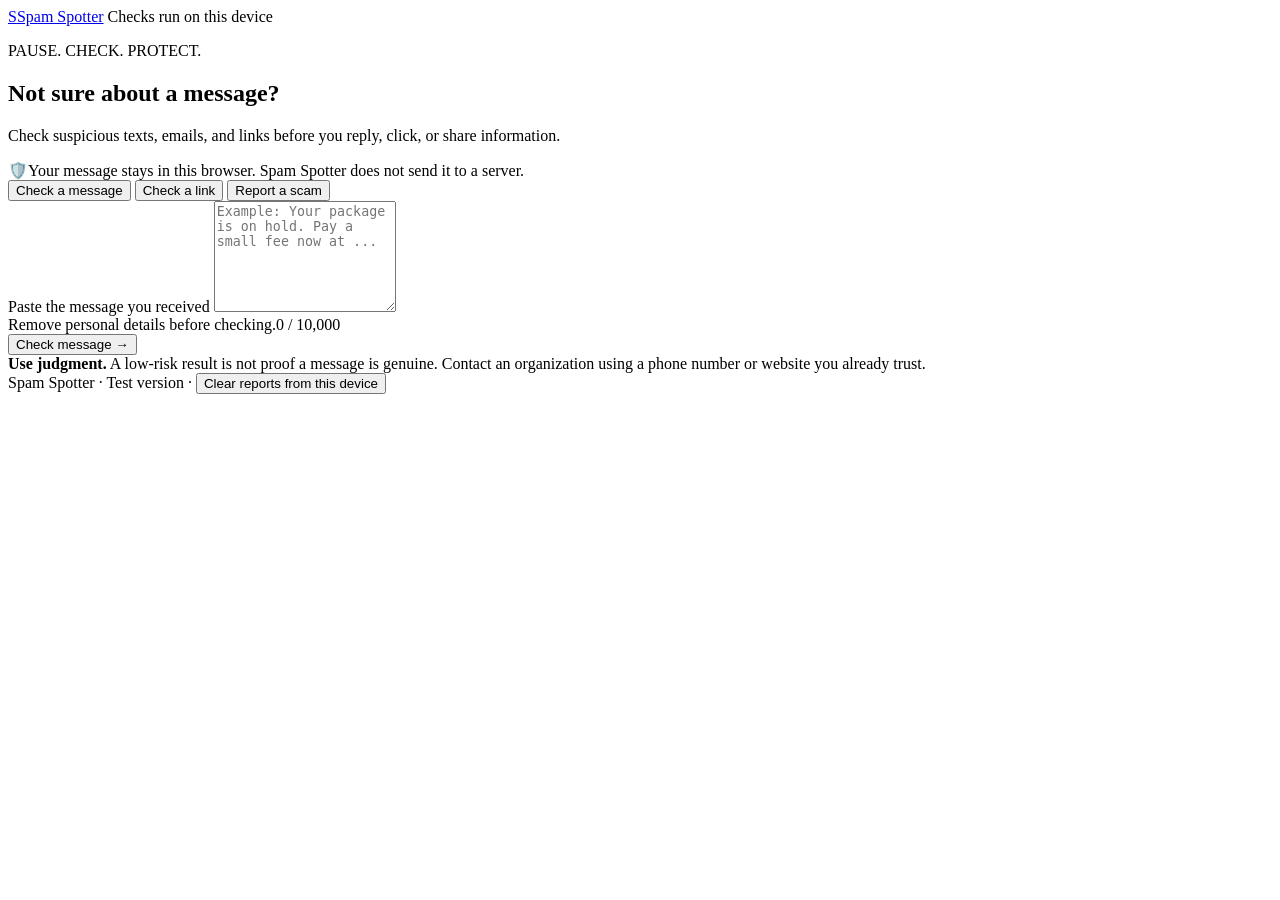
==== index.html @ cab04460 "Add Spam Spotter index.html" ====
<!doctype html>
<html lang="en">
<head>
  <meta charset="utf-8">
  <meta name="viewport" content="width=device-width, initial-scale=1, viewport-fit=cover">
  <meta name="theme-color" content="#10241f">
  <meta name="description" content="Check suspicious messages and links with Spam Spotter.">
  <link rel="manifest" href="manifest.webmanifest">
  <link rel="icon" href="icon.svg" type="image/svg+xml">
  <link rel="stylesheet" href="styles.css">
  <title>Spam Spotter</title>
</head>
<body>
  <header class="topbar">
    <a class="brand" href="#home" aria-label="Spam Spotter home"><span class="brand-mark">S</span><span>Spam Spotter</span></a>
    <span class="local-badge"><span class="dot"></span> Checks run on this device</span>
  </header>
  <main id="home" class="shell">
    <section class="hero">
      <p class="eyebrow">PAUSE. CHECK. PROTECT.</p>
      <h1>Not sure about a message?</h1>
      <p class="hero-copy">Check suspicious texts, emails, and links before you reply, click, or share information.</p>
      <div class="hero-note"><span aria-hidden="true">🛡️</span><span>Your message stays in this browser. Spam Spotter does not send it to a server.</span></div>
    </section>
    <nav class="tabs" aria-label="Spam Spotter tools">
      <button class="tab active" data-tab="message" aria-selected="true">Check a message</button>
      <button class="tab" data-tab="link" aria-selected="false">Check a link</button>
      <button class="tab" data-tab="report" aria-selected="false">Report a scam</button>
    </nav>
    <section class="panel" id="message-panel">
      <label for="message-input" class="field-label">Paste the message you received</label>
      <textarea id="message-input" rows="7" maxlength="10000" placeholder="Example: Your package is on hold. Pay a small fee now at ..."></textarea>
      <div class="field-foot"><span>Remove personal details before checking.</span><span id="message-count">0 / 10,000</span></div>
      <button id="analyze-message" class="primary">Check message <span aria-hidden="true">→</span></button>
      <div id="message-result" class="result" aria-live="polite" hidden></div>
    </section>
    <section class="panel" id="link-panel" hidden>
      <label for="url-input" class="field-label">Paste a website address</label>
      <input id="url-input" type="url" inputmode="url" autocomplete="off" placeholder="https://example.com">
      <p class="hint">This checks the address structure and common warning signs. It does not open the website.</p>
      <button id="analyze-url" class="primary">Check link <span aria-hidden="true">→</span></button>
      <div id="url-result" class="result" aria-live="polite" hidden></div>
    </section>
    <section class="panel" id="report-panel" hidden>
      <h2>Help flag a suspicious message</h2>
      <p class="hint">Reports are saved only on this device in this test version. Do not include names, phone numbers, account details, or full message text.</p>
      <label for="report-kind" class="field-label">What kind of scam is it?</label>
      <select id="report-kind"><option>Package delivery</option><option>Bank or payment</option><option>Government impersonation</option><option>Account alert</option><option>Prize or giveaway</option><option>Job offer</option><option>Romance or personal</option><option>Other</option></select>
      <label for="report-note" class="field-label">Short note (optional)</label>
      <textarea id="report-note" rows="3" maxlength="300" placeholder="Describe the warning sign, without personal information"></textarea>
      <button id="save-report" class="primary">Save report on this device</button>
      <p id="report-feedback" class="feedback" aria-live="polite"></p><p id="report-total" class="report-total"></p>
    </section>
    <section class="disclaimer"><strong>Use judgment.</strong> A low-risk result is not proof a message is genuine. Contact an organization using a phone number or website you already trust.</section>
    <footer>Spam Spotter · Test version · <button id="clear-data" class="text-button">Clear reports from this device</button></footer>
  </main>
  <script src="app.js" defer></script>
</body>
</html>
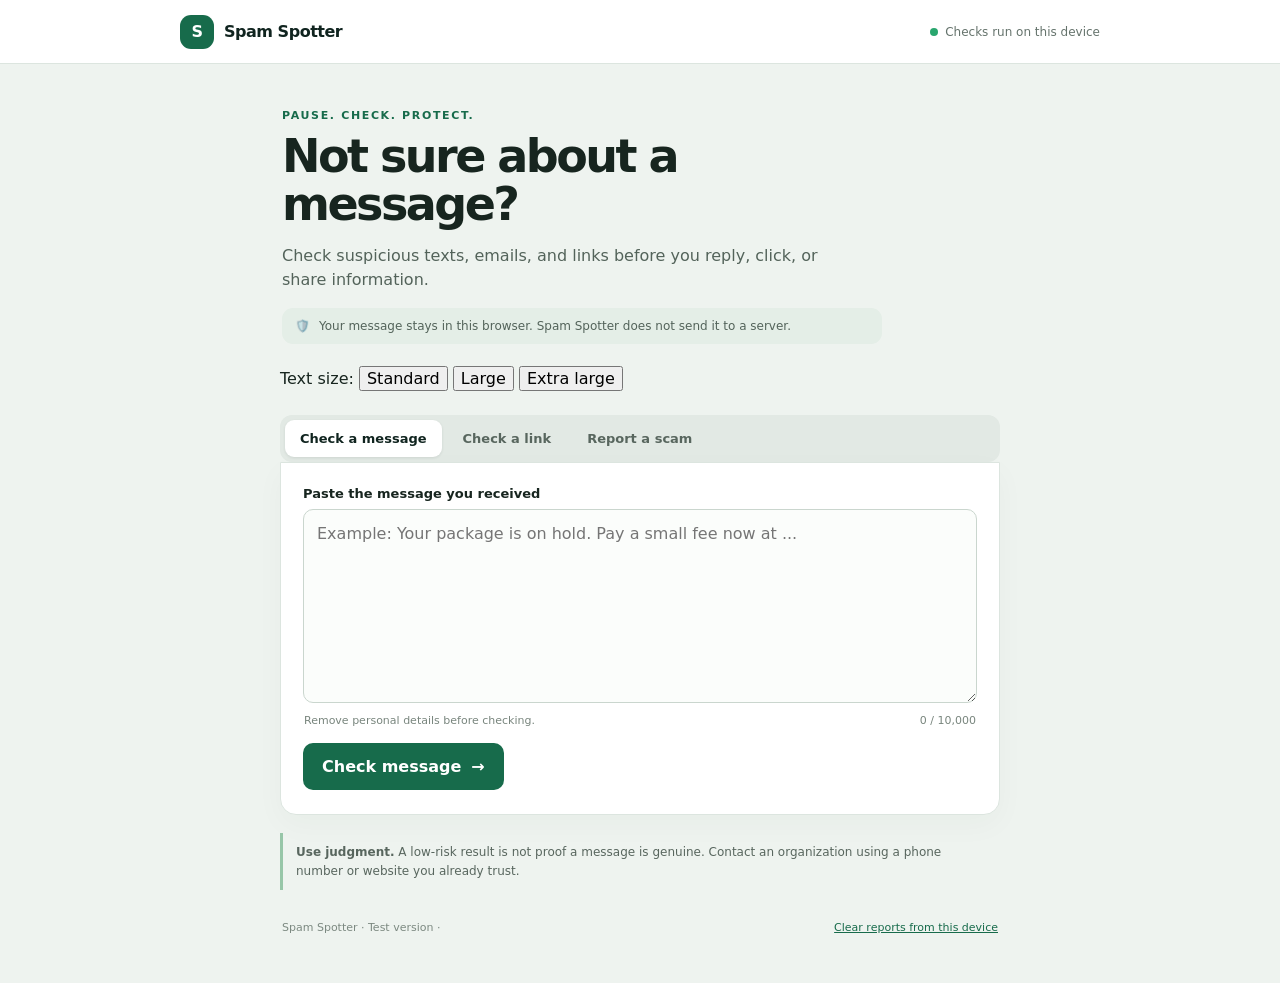
==== commit 5f05c0b8: "Add accessible text size controls" ====
--- a/index.html
+++ b/index.html
@@ -21,6 +21,12 @@
       <h1>Not sure about a message?</h1>
       <p class="hero-copy">Check suspicious texts, emails, and links before you reply, click, or share information.</p>
       <div class="hero-note"><span aria-hidden="true">🛡️</span><span>Your message stays in this browser. Spam Spotter does not send it to a server.</span></div>
+    </section>
+    <section class="text-size-controls" role="group" aria-label="Text size controls">
+      <span class="text-size-label">Text size:</span>
+      <button type="button" class="size-option" data-text-size-option="standard" aria-pressed="true">Standard</button>
+      <button type="button" class="size-option" data-text-size-option="large" aria-pressed="false">Large</button>
+      <button type="button" class="size-option" data-text-size-option="extra-large" aria-pressed="false">Extra large</button>
     </section>
     <nav class="tabs" aria-label="Spam Spotter tools">
       <button class="tab active" data-tab="message" aria-selected="true">Check a message</button>
--- a/styles.css
+++ b/styles.css
@@ -0,0 +1 @@
+:root{color-scheme:light;--ink:#17251f;--muted:#65736c;--green:#176b4b;--deep:#10241f;--line:#dce5df;font-family:Inter,ui-sans-serif,system-ui,-apple-system,BlinkMacSystemFont,"Segoe UI",sans-serif}*{box-sizing:border-box}body{margin:0;background:#eef3ef;color:var(--ink)}button,input,textarea,select{font:inherit}.topbar{height:64px;padding:0 max(22px,calc((100vw - 920px)/2));display:flex;align-items:center;justify-content:space-between;background:#fff;border-bottom:1px solid var(--line)}.brand{display:flex;gap:10px;align-items:center;text-decoration:none;color:var(--deep);font-weight:800;letter-spacing:-.03em}.brand-mark{width:34px;height:34px;display:grid;place-items:center;background:var(--green);color:white;border-radius:11px;font-weight:900}.local-badge{font-size:12px;color:var(--muted);display:flex;align-items:center;gap:7px}.dot{width:8px;height:8px;background:#29a66e;border-radius:99px}.shell{max-width:760px;margin:0 auto;padding:45px 20px 36px}.hero{padding:0 2px 22px}.eyebrow{font-weight:800;color:var(--green);font-size:11px;letter-spacing:.15em;margin:0 0 11px}.hero h1{font-size:clamp(30px,6vw,46px);letter-spacing:-.055em;line-height:1.04;margin:0;max-width:600px}.hero-copy{font-size:16px;line-height:1.55;color:#53635a;max-width:580px;margin:15px 0}.hero-note{display:flex;gap:9px;align-items:flex-start;font-size:12px;color:#53635a;padding:11px 13px;background:#e4eee7;border-radius:11px;max-width:600px}.tabs{display:flex;gap:6px;margin:24px 0 0;padding:5px;background:#e2e9e4;border-radius:12px;overflow:auto}.tab{border:0;background:transparent;color:#58665e;padding:11px 15px;border-radius:9px;font-weight:700;font-size:13px;white-space:nowrap;cursor:pointer}.tab.active{background:white;color:var(--deep);box-shadow:0 1px 3px #14251b18}.panel{background:#fff;border:1px solid var(--line);border-radius:0 0 16px 16px;padding:23px 22px 24px;box-shadow:0 10px 30px #19352408}.field-label{display:block;font-size:13px;font-weight:750;margin:0 0 8px}textarea,input,select{width:100%;border:1px solid #cad6ce;border-radius:10px;background:#fbfdfb;padding:12px 13px;color:var(--ink);outline:none}textarea{resize:vertical;line-height:1.5}input{height:48px}select{height:48px;margin-bottom:17px}textarea:focus,input:focus,select:focus{border-color:#479b74;box-shadow:0 0 0 3px #479b7421}.field-foot{display:flex;justify-content:space-between;gap:12px;color:#78857d;font-size:11px;margin:7px 1px 16px}.primary{display:flex;justify-content:center;gap:10px;align-items:center;background:var(--green);color:white;border:0;border-radius:10px;min-height:47px;padding:0 19px;font-weight:750;cursor:pointer}.primary:hover{background:#10583d}.primary:focus-visible,.tab:focus-visible,.text-button:focus-visible{outline:3px solid #77bd98;outline-offset:2px}.hint{font-size:12px;line-height:1.5;color:var(--muted);margin:8px 0 16px}.result{margin-top:18px;padding:16px;border-radius:12px;background:#f3f7f4;border:1px solid var(--line)}.result h3{font-size:16px;margin:0 0 7px}.result p{font-size:13px;line-height:1.55;margin:6px 0;color:#46564c}.result ul{font-size:12px;line-height:1.65;color:#46564c;padding-left:20px;margin:8px 0}.risk{display:inline-block;font-size:10px;font-weight:850;letter-spacing:.08em;border-radius:999px;padding:5px 9px;margin-bottom:8px}.risk.high{color:#872525;background:#ffe7e5}.risk.medium{color:#85500a;background:#fff0d6}.risk.low{color:#176144;background:#ddf4e6}.disclaimer{font-size:12px;line-height:1.55;color:#58665e;border-left:3px solid #97c6a8;padding:10px 13px;margin:18px 0}footer{padding:13px 2px;color:#7c8981;font-size:11px;display:flex;justify-content:space-between;gap:12px}.text-button{border:0;background:none;color:var(--green);text-decoration:underline;font-size:11px;padding:0;cursor:pointer}.feedback{font-size:12px;color:var(--green);min-height:18px;margin:8px 0}.report-total{font-size:12px;color:var(--muted);margin:0}.panel h2{margin:0 0 7px;font-size:19px;letter-spacing:-.03em}@media(max-width:540px){.topbar{height:58px;padding:0 15px}.local-badge{font-size:10px}.shell{padding:30px 14px 25px}.hero-copy{font-size:14px}.tabs{margin-top:16px}.tab{padding:10px 12px;font-size:12px}.panel{padding:19px 15px 20px}.field-foot{font-size:10px}.primary{width:100%}footer{flex-direction:column}.disclaimer{margin-bottom:14px}}
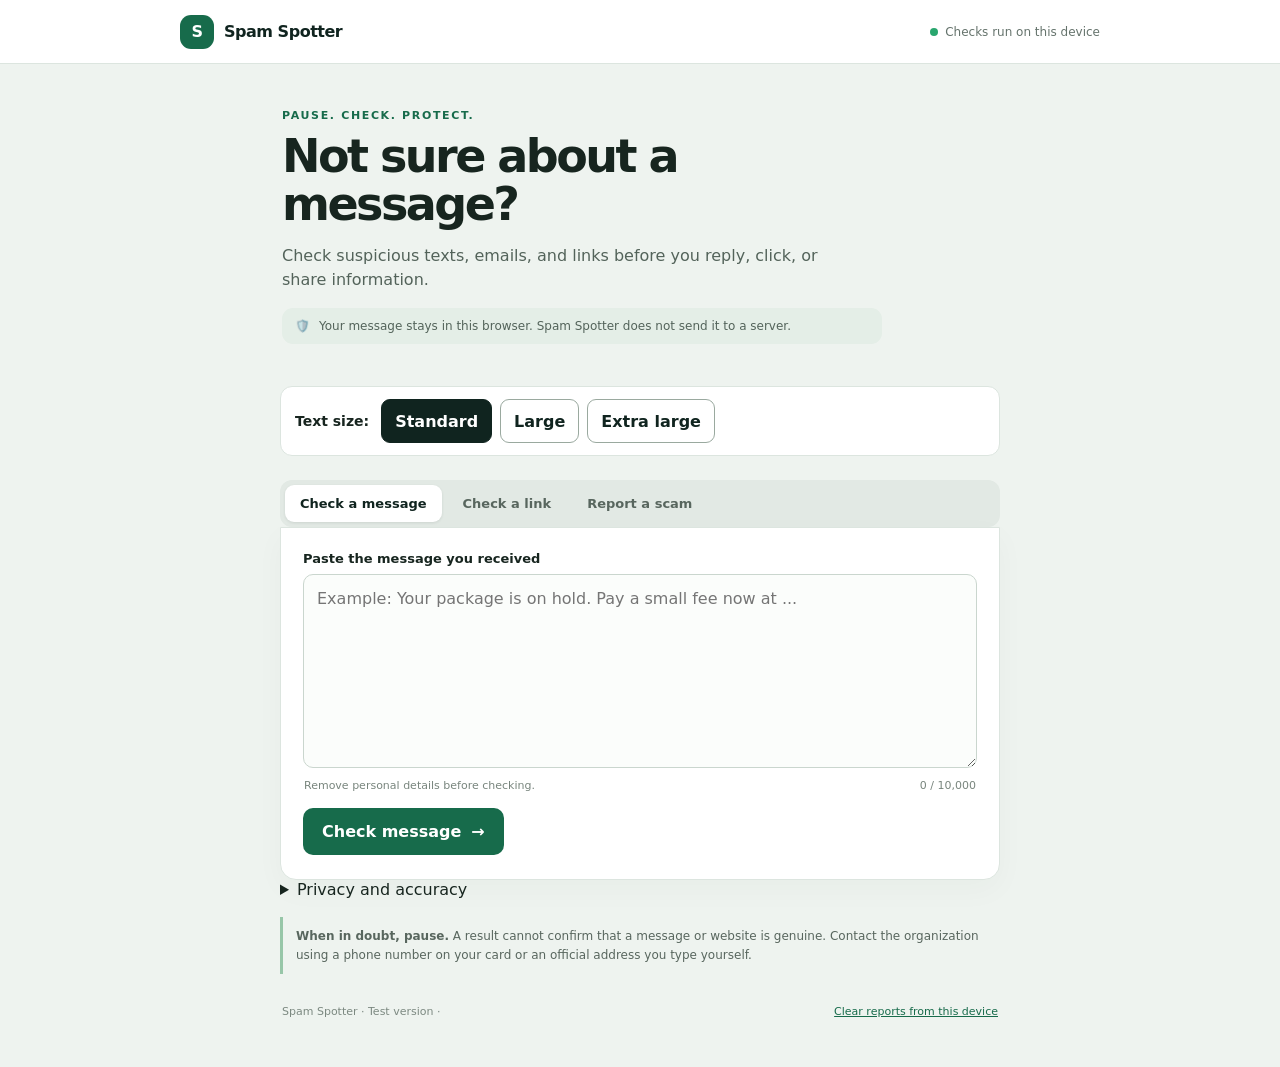
==== commit c121d5c5: "Clarify privacy and scam check limitations" ====
--- a/index.html
+++ b/index.html
@@ -28,9 +28,9 @@
       <button type="button" class="size-option" data-text-size-option="large" aria-pressed="false">Large</button>
       <button type="button" class="size-option" data-text-size-option="extra-large" aria-pressed="false">Extra large</button>
     </section>
-    <nav class="tabs" aria-label="Spam Spotter tools">
-      <button class="tab active" data-tab="message" aria-selected="true">Check a message</button>
-      <button class="tab" data-tab="link" aria-selected="false">Check a link</button>
+    <nav class="tabs" role="group" aria-label="Spam Spotter tools">
+      <button class="tab active" data-tab="message" aria-pressed="true">Check a message</button>
+      <button class="tab" data-tab="link" aria-pressed="false">Check a link</button>
       <button class="tab" data-tab="report" aria-selected="false">Report a scam</button>
     </nav>
     <section class="panel" id="message-panel">
@@ -57,7 +57,15 @@
       <button id="save-report" class="primary">Save report on this device</button>
       <p id="report-feedback" class="feedback" aria-live="polite"></p><p id="report-total" class="report-total"></p>
     </section>
-    <section class="disclaimer"><strong>Use judgment.</strong> A low-risk result is not proof a message is genuine. Contact an organization using a phone number or website you already trust.</section>
+    <details class="privacy-details">
+      <summary>Privacy and accuracy</summary>
+      <div class="privacy-copy">
+        <p>Spam Spotter checks text and links in this browser. It does not send the message or link you enter to a server.</p>
+        <p>Your text-size choice and scam report notes are saved in this browser on this device. Reports stay here until you clear them or clear this browser's site data. Do not include names, account numbers, passwords, or other private details.</p>
+        <p>This prototype uses a short list of common warning signs. It does not check a live scam database and cannot prove that a message or website is safe. When unsure, do not click, reply, or pay. Contact the organization using a number or website you already trust.</p>
+      </div>
+    </details>
+    <section class="disclaimer"><strong>When in doubt, pause.</strong> A result cannot confirm that a message or website is genuine. Contact the organization using a phone number on your card or an official address you type yourself.</section>
     <footer>Spam Spotter · Test version · <button id="clear-data" class="text-button">Clear reports from this device</button></footer>
   </main>
   <script src="app.js" defer></script>
--- a/styles.css
+++ b/styles.css
@@ -1 +1,10 @@
-:root{color-scheme:light;--ink:#17251f;--muted:#65736c;--green:#176b4b;--deep:#10241f;--line:#dce5df;font-family:Inter,ui-sans-serif,system-ui,-apple-system,BlinkMacSystemFont,"Segoe UI",sans-serif}*{box-sizing:border-box}body{margin:0;background:#eef3ef;color:var(--ink)}button,input,textarea,select{font:inherit}.topbar{height:64px;padding:0 max(22px,calc((100vw - 920px)/2));display:flex;align-items:center;justify-content:space-between;background:#fff;border-bottom:1px solid var(--line)}.brand{display:flex;gap:10px;align-items:center;text-decoration:none;color:var(--deep);font-weight:800;letter-spacing:-.03em}.brand-mark{width:34px;height:34px;display:grid;place-items:center;background:var(--green);color:white;border-radius:11px;font-weight:900}.local-badge{font-size:12px;color:var(--muted);display:flex;align-items:center;gap:7px}.dot{width:8px;height:8px;background:#29a66e;border-radius:99px}.shell{max-width:760px;margin:0 auto;padding:45px 20px 36px}.hero{padding:0 2px 22px}.eyebrow{font-weight:800;color:var(--green);font-size:11px;letter-spacing:.15em;margin:0 0 11px}.hero h1{font-size:clamp(30px,6vw,46px);letter-spacing:-.055em;line-height:1.04;margin:0;max-width:600px}.hero-copy{font-size:16px;line-height:1.55;color:#53635a;max-width:580px;margin:15px 0}.hero-note{display:flex;gap:9px;align-items:flex-start;font-size:12px;color:#53635a;padding:11px 13px;background:#e4eee7;border-radius:11px;max-width:600px}.tabs{display:flex;gap:6px;margin:24px 0 0;padding:5px;background:#e2e9e4;border-radius:12px;overflow:auto}.tab{border:0;background:transparent;color:#58665e;padding:11px 15px;border-radius:9px;font-weight:700;font-size:13px;white-space:nowrap;cursor:pointer}.tab.active{background:white;color:var(--deep);box-shadow:0 1px 3px #14251b18}.panel{background:#fff;border:1px solid var(--line);border-radius:0 0 16px 16px;padding:23px 22px 24px;box-shadow:0 10px 30px #19352408}.field-label{display:block;font-size:13px;font-weight:750;margin:0 0 8px}textarea,input,select{width:100%;border:1px solid #cad6ce;border-radius:10px;background:#fbfdfb;padding:12px 13px;color:var(--ink);outline:none}textarea{resize:vertical;line-height:1.5}input{height:48px}select{height:48px;margin-bottom:17px}textarea:focus,input:focus,select:focus{border-color:#479b74;box-shadow:0 0 0 3px #479b7421}.field-foot{display:flex;justify-content:space-between;gap:12px;color:#78857d;font-size:11px;margin:7px 1px 16px}.primary{display:flex;justify-content:center;gap:10px;align-items:center;background:var(--green);color:white;border:0;border-radius:10px;min-height:47px;padding:0 19px;font-weight:750;cursor:pointer}.primary:hover{background:#10583d}.primary:focus-visible,.tab:focus-visible,.text-button:focus-visible{outline:3px solid #77bd98;outline-offset:2px}.hint{font-size:12px;line-height:1.5;color:var(--muted);margin:8px 0 16px}.result{margin-top:18px;padding:16px;border-radius:12px;background:#f3f7f4;border:1px solid var(--line)}.result h3{font-size:16px;margin:0 0 7px}.result p{font-size:13px;line-height:1.55;margin:6px 0;color:#46564c}.result ul{font-size:12px;line-height:1.65;color:#46564c;padding-left:20px;margin:8px 0}.risk{display:inline-block;font-size:10px;font-weight:850;letter-spacing:.08em;border-radius:999px;padding:5px 9px;margin-bottom:8px}.risk.high{color:#872525;background:#ffe7e5}.risk.medium{color:#85500a;background:#fff0d6}.risk.low{color:#176144;background:#ddf4e6}.disclaimer{font-size:12px;line-height:1.55;color:#58665e;border-left:3px solid #97c6a8;padding:10px 13px;margin:18px 0}footer{padding:13px 2px;color:#7c8981;font-size:11px;display:flex;justify-content:space-between;gap:12px}.text-button{border:0;background:none;color:var(--green);text-decoration:underline;font-size:11px;padding:0;cursor:pointer}.feedback{font-size:12px;color:var(--green);min-height:18px;margin:8px 0}.report-total{font-size:12px;color:var(--muted);margin:0}.panel h2{margin:0 0 7px;font-size:19px;letter-spacing:-.03em}@media(max-width:540px){.topbar{height:58px;padding:0 15px}.local-badge{font-size:10px}.shell{padding:30px 14px 25px}.hero-copy{font-size:14px}.tabs{margin-top:16px}.tab{padding:10px 12px;font-size:12px}.panel{padding:19px 15px 20px}.field-foot{font-size:10px}.primary{width:100%}footer{flex-direction:column}.disclaimer{margin-bottom:14px}}
+html{font-size:1rem}html[data-text-size="large"]{font-size:1.125rem}html[data-text-size="extra-large"]{font-size:1.25rem}
+:root{color-scheme:light;--ink:#17251f;--muted:#65736c;--green:#176b4b;--deep:#10241f;--line:#dce5df;font-family:Inter,ui-sans-serif,system-ui,-apple-system,BlinkMacSystemFont,"Segoe UI",sans-serif}*{box-sizing:border-box}body{margin:0;background:#eef3ef;color:var(--ink)}button,input,textarea,select{font:inherit}.topbar{height:64px;padding:0 max(22px,calc((100vw - 920px)/2));display:flex;align-items:center;justify-content:space-between;background:#fff;border-bottom:1px solid var(--line)}.brand{display:flex;gap:10px;align-items:center;text-decoration:none;color:var(--deep);font-weight:800;letter-spacing:-.03em}.brand-mark{width:34px;height:34px;display:grid;place-items:center;background:var(--green);color:white;border-radius:11px;font-weight:900}.local-badge{font-size:0.75rem;color:var(--muted);display:flex;align-items:center;gap:7px}.dot{width:8px;height:8px;background:#29a66e;border-radius:99px}.shell{max-width:760px;margin:0 auto;padding:45px 20px 36px}.hero{padding:0 2px 22px}.eyebrow{font-weight:800;color:var(--green);font-size:0.6875rem;letter-spacing:.15em;margin:0 0 11px}.hero h1{font-size:clamp(1.875rem,6vw,2.875rem);letter-spacing:-.055em;line-height:1.04;margin:0;max-width:600px}.hero-copy{font-size:1rem;line-height:1.55;color:#53635a;max-width:580px;margin:15px 0}.hero-note{display:flex;gap:9px;align-items:flex-start;font-size:0.75rem;color:#53635a;padding:11px 13px;background:#e4eee7;border-radius:11px;max-width:600px}.tabs{display:flex;gap:6px;margin:24px 0 0;padding:5px;background:#e2e9e4;border-radius:12px;overflow:auto}.tab{border:0;background:transparent;color:#58665e;padding:11px 15px;border-radius:9px;font-weight:700;font-size:0.8125rem;white-space:nowrap;cursor:pointer}.tab.active{background:white;color:var(--deep);box-shadow:0 1px 3px #14251b18}.panel{background:#fff;border:1px solid var(--line);border-radius:0 0 16px 16px;padding:23px 22px 24px;box-shadow:0 10px 30px #19352408}.field-label{display:block;font-size:0.8125rem;font-weight:750;margin:0 0 8px}textarea,input,select{width:100%;border:1px solid #cad6ce;border-radius:10px;background:#fbfdfb;padding:12px 13px;color:var(--ink);outline:none}textarea{resize:vertical;line-height:1.5}input{height:48px}select{height:48px;margin-bottom:17px}textarea:focus,input:focus,select:focus{border-color:#479b74;box-shadow:0 0 0 3px #479b7421}.field-foot{display:flex;justify-content:space-between;gap:12px;color:#78857d;font-size:0.6875rem;margin:7px 1px 16px}.primary{display:flex;justify-content:center;gap:10px;align-items:center;background:var(--green);color:white;border:0;border-radius:10px;min-height:47px;padding:0 19px;font-weight:750;cursor:pointer}.primary:hover{background:#10583d}.primary:focus-visible,.tab:focus-visible,.text-button:focus-visible{outline:3px solid #77bd98;outline-offset:2px}.hint{font-size:0.75rem;line-height:1.5;color:var(--muted);margin:8px 0 16px}.result{margin-top:18px;padding:16px;border-radius:12px;background:#f3f7f4;border:1px solid var(--line)}.result h3{font-size:1rem;margin:0 0 7px}.result p{font-size:0.8125rem;line-height:1.55;margin:6px 0;color:#46564c}.result ul{font-size:0.75rem;line-height:1.65;color:#46564c;padding-left:20px;margin:8px 0}.risk{display:inline-block;font-size:0.625rem;font-weight:850;letter-spacing:.08em;border-radius:999px;padding:5px 9px;margin-bottom:8px}.risk.high{color:#872525;background:#ffe7e5}.risk.medium{color:#85500a;background:#fff0d6}.risk.low{color:#176144;background:#ddf4e6}.disclaimer{font-size:0.75rem;line-height:1.55;color:#58665e;border-left:3px solid #97c6a8;padding:10px 13px;margin:18px 0}footer{padding:13px 2px;color:#7c8981;font-size:0.6875rem;display:flex;justify-content:space-between;gap:12px}.text-button{border:0;background:none;color:var(--green);text-decoration:underline;font-size:0.6875rem;padding:0;cursor:pointer}.feedback{font-size:0.75rem;color:var(--green);min-height:18px;margin:8px 0}.report-total{font-size:0.75rem;color:var(--muted);margin:0}.panel h2{margin:0 0 7px;font-size:1.1875rem;letter-spacing:-.03em}@media(max-width:540px){.topbar{height:58px;padding:0 15px}.local-badge{font-size:0.625rem}.shell{padding:1.875rem 0.875rem 1.5625rem}.hero-copy{font-size:0.875rem}.tabs{margin-top:1rem}.tab{padding:0.625rem 0.75rem;font-size:12px}.panel{padding:19px 15px 20px}.field-foot{font-size:10px}.primary{width:100%}footer{flex-direction:column}.disclaimer{margin-bottom:14px}}
+
+.text-size-controls{display:flex;align-items:center;flex-wrap:wrap;gap:8px;padding:12px 14px;background:#fff;border:1px solid var(--line);border-radius:12px;margin-top:20px}
+.text-size-label{font-size:.875rem;font-weight:750;margin-right:4px}
+.size-option{min-height:44px;padding:8px 13px;border:1px solid #9aa99f;border-radius:9px;background:#fff;color:var(--deep);font-weight:700;cursor:pointer}
+.size-option[aria-pressed="true"]{background:var(--deep);border-color:var(--deep);color:#fff}
+.size-option:hover{border-color:var(--green)}
+.size-option:focus-visible{outline:3px solid #77bd98;outline-offset:2px}
+@media(max-width:540px){.text-size-controls{gap:6px;padding:10px}.text-size-label{width:100%;margin:0 0 2px}.size-option{flex:1;padding:8px 7px}}
